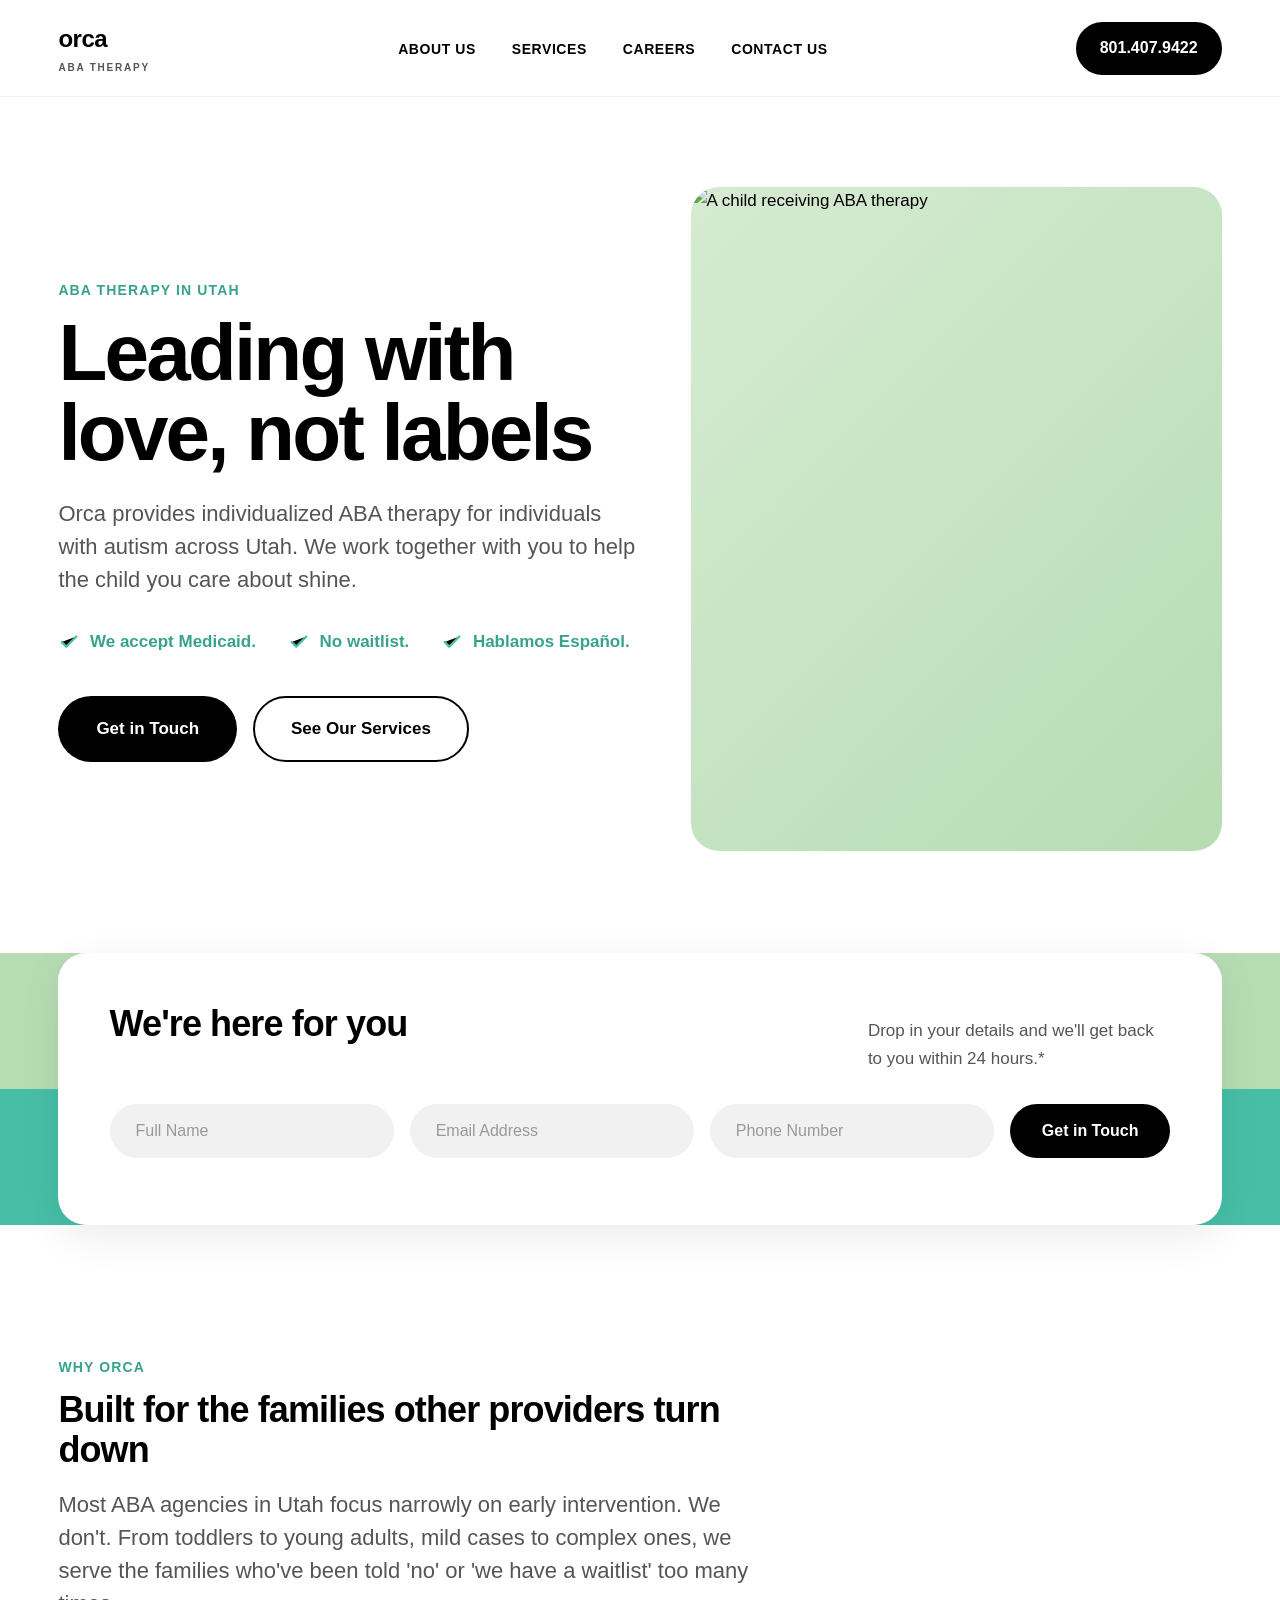
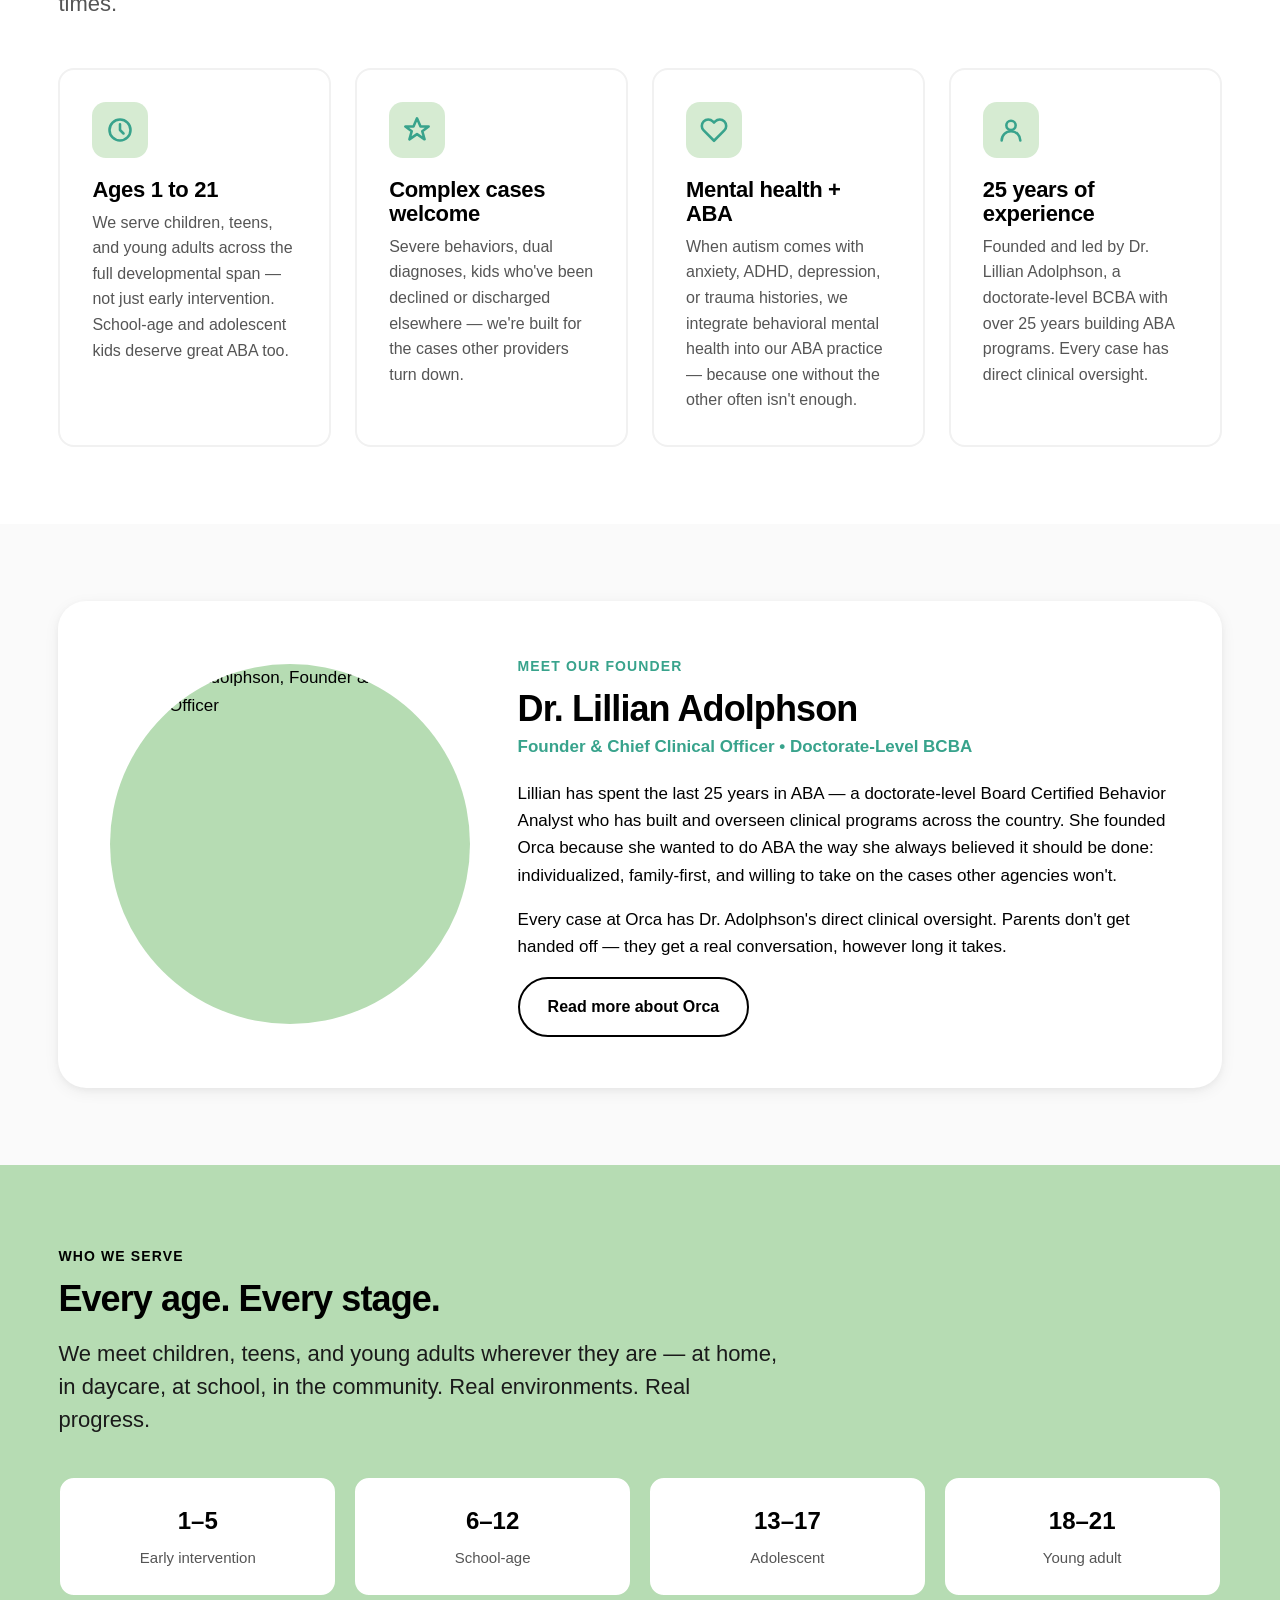
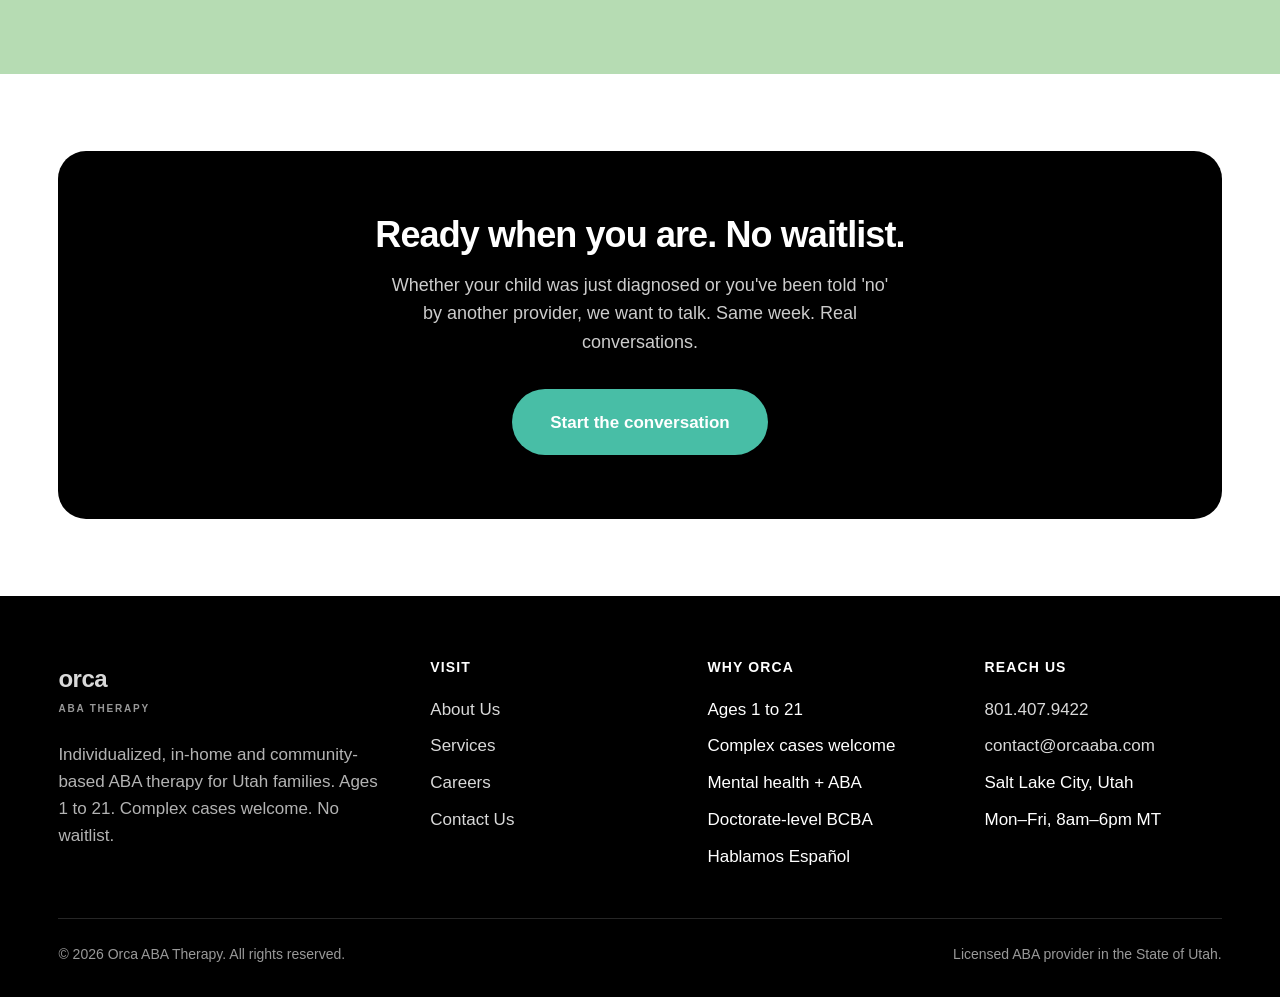
==== orca-aba/index.html @ 36381b61 "create initial landing page structure for Orca ABA Therapy" ====
<!DOCTYPE html>
<html lang="en-US">
<head>
	<meta charset="UTF-8">
	<meta name="viewport" content="width=device-width, initial-scale=1, viewport-fit=cover">
	<meta name="theme-color" content="#48BEA6">
	<link rel="profile" href="https://gmpg.org/xfn/11">
	<link rel="stylesheet" href="style.css">
	<title>Orca ABA Therapy</title>
</head>
<body class="home front-page">

<a class="skip-link screen-reader-text" href="#main-content">Skip to content</a>

<header class="site-header" role="banner">
	<div class="container site-header__inner">

		<a class="site-logo" href="/" aria-label="Orca ABA Therapy — Home">
				<span>
					orca
					<span class="site-logo__sub">ABA Therapy</span>
				</span>
		</a>

		<button class="menu-toggle" aria-controls="primary-menu" aria-expanded="false">
			<span class="screen-reader-text">Menu</span>
			<svg width="28" height="28" viewBox="0 0 24 24" fill="none" stroke="currentColor" stroke-width="2.5" stroke-linecap="round">
				<line x1="3" y1="6" x2="21" y2="6"/>
				<line x1="3" y1="12" x2="21" y2="12"/>
				<line x1="3" y1="18" x2="21" y2="18"/>
			</svg>
		</button>

		<nav class="site-nav" id="primary-menu" aria-label="Primary">
				<ul>
					<li><a href="/about/">About Us</a></li>
					<li><a href="/services/">Services</a></li>
					<li><a href="/careers/">Careers</a></li>
					<li><a href="/contact/">Contact Us</a></li>
				</ul>
		</nav>

		<a class="site-header__phone" href="tel:8014079422" aria-label="Call Orca ABA">
			801.407.9422
		</a>

	</div>
</header>

<main id="main-content" role="main">

<!-- HERO -->
<section class="hero">
	<div class="container hero__grid">
		<div>
			<span class="eyebrow">ABA Therapy in Utah</span>
			<h1 class="hero__title">
				Leading with love, not labels
			</h1>
			<p class="hero__intro">
				Orca provides individualized ABA therapy for individuals with autism across Utah. We work together with you to help the child you care about shine.
			</p>

			<div class="hero__proofs">
				<span class="hero__proof">
					<svg width="20" height="20" viewBox="0 0 24 24" fill="none" stroke="var(--orca-teal)" stroke-width="2.5" stroke-linecap="round" stroke-linejoin="round"><polyline points="20 6 9 17 4 12"></polyline></svg>
					We accept Medicaid.
				</span>
				<span class="hero__proof">
					<svg width="20" height="20" viewBox="0 0 24 24" fill="none" stroke="var(--orca-teal)" stroke-width="2.5" stroke-linecap="round" stroke-linejoin="round"><polyline points="20 6 9 17 4 12"></polyline></svg>
					No waitlist.
				</span>
				<span class="hero__proof">
					<svg width="20" height="20" viewBox="0 0 24 24" fill="none" stroke="var(--orca-teal)" stroke-width="2.5" stroke-linecap="round" stroke-linejoin="round"><polyline points="20 6 9 17 4 12"></polyline></svg>
					Hablamos Español.
				</span>
			</div>

			<div class="hero__cta">
				<a class="btn btn--primary btn--lg" href="#contact">Get in Touch</a>
				<a class="btn btn--ghost btn--lg" href="/services/">See Our Services</a>
			</div>
		</div>

		<div class="hero__media">
				<img src="assets/images/hero-child.jpg" alt="A child receiving ABA therapy">
		</div>
	</div>
</section>

<!-- INTAKE FORM BAND -->
<section class="form-band" id="contact" aria-labelledby="contact-title">
	<div class="container">
		<div class="form-band__card">
			<div class="form-band__head">
				<h2 class="form-band__title" id="contact-title">We're here for you</h2>
				<p class="form-band__note">Drop in your details and we'll get back to you within 24 hours.*</p>
			</div>

			<form class="intake-form" id="orca-intake-form">
				<label class="screen-reader-text" for="orca-name">Full Name</label>
				<input id="orca-name" type="text" name="name" placeholder="Full Name" required>

				<label class="screen-reader-text" for="orca-email">Email Address</label>
				<input id="orca-email" type="email" name="email" placeholder="Email Address" required>

				<label class="screen-reader-text" for="orca-phone">Phone Number</label>
				<input id="orca-phone" type="tel" name="phone" placeholder="Phone Number">

				<button type="submit">Get in Touch</button>

				<div class="intake-form__msg" role="status" aria-live="polite" style="grid-column:1/-1;"></div>
			</form>
		</div>
	</div>
</section>

<!-- DIFFERENTIATORS -->
<section class="section">
	<div class="container">
		<div style="max-width:700px;">
			<span class="eyebrow">Why Orca</span>
			<h2>Built for the families other providers turn down</h2>
			<p class="lead">
				Most ABA agencies in Utah focus narrowly on early intervention. We don't. From toddlers to young adults, mild cases to complex ones, we serve the families who've been told 'no' or 'we have a waitlist' too many times.
			</p>
		</div>

		<div class="differentiators">

			<article class="diff-card">
				<div class="diff-card__icon">
					<svg viewBox="0 0 24 24" fill="none" stroke="currentColor" stroke-width="2.2" stroke-linecap="round" stroke-linejoin="round"><path d="M3 12c0-5 4-9 9-9s9 4 9 9-4 9-9 9-9-4-9-9z"/><path d="M12 7v5l3 3"/></svg>
				</div>
				<h3>Ages 1 to 21</h3>
				<p>We serve children, teens, and young adults across the full developmental span — not just early intervention. School-age and adolescent kids deserve great ABA too.</p>
			</article>

			<article class="diff-card">
				<div class="diff-card__icon">
					<svg viewBox="0 0 24 24" fill="none" stroke="currentColor" stroke-width="2.2" stroke-linecap="round" stroke-linejoin="round"><path d="M12 2l3 7h7l-5.5 4 2 7-6.5-4.5L5.5 20l2-7L2 9h7z"/></svg>
				</div>
				<h3>Complex cases welcome</h3>
				<p>Severe behaviors, dual diagnoses, kids who've been declined or discharged elsewhere — we're built for the cases other providers turn down.</p>
			</article>

			<article class="diff-card">
				<div class="diff-card__icon">
					<svg viewBox="0 0 24 24" fill="none" stroke="currentColor" stroke-width="2.2" stroke-linecap="round" stroke-linejoin="round"><path d="M20.84 4.61a5.5 5.5 0 0 0-7.78 0L12 5.67l-1.06-1.06a5.5 5.5 0 0 0-7.78 7.78L12 21.23l8.84-8.84a5.5 5.5 0 0 0 0-7.78z"/></svg>
				</div>
				<h3>Mental health + ABA</h3>
				<p>When autism comes with anxiety, ADHD, depression, or trauma histories, we integrate behavioral mental health into our ABA practice — because one without the other often isn't enough.</p>
			</article>

			<article class="diff-card">
				<div class="diff-card__icon">
					<svg viewBox="0 0 24 24" fill="none" stroke="currentColor" stroke-width="2.2" stroke-linecap="round" stroke-linejoin="round"><circle cx="12" cy="8" r="4"/><path d="M4 21c0-4.4 3.6-8 8-8s8 3.6 8 8"/></svg>
				</div>
				<h3>25 years of experience</h3>
				<p>Founded and led by Dr. Lillian Adolphson, a doctorate-level BCBA with over 25 years building ABA programs. Every case has direct clinical oversight.</p>
			</article>

		</div>
	</div>
</section>

<!-- FOUNDER SECTION -->
<section class="section section--gray">
	<div class="container">
		<div class="founder">
			<div class="founder__photo">
					<img src="assets/images/dr-adolphson.jpg" alt="Dr. Lillian Adolphson, Founder & Chief Clinical Officer">
			</div>
			<div>
				<span class="eyebrow">Meet our Founder</span>
				<h2 class="founder__name">Dr. Lillian Adolphson</h2>
				<p class="founder__title">Founder & Chief Clinical Officer  •  Doctorate-Level BCBA</p>
				<p>
					Lillian has spent the last 25 years in ABA — a doctorate-level Board Certified Behavior Analyst who has built and overseen clinical programs across the country. She founded Orca because she wanted to do ABA the way she always believed it should be done: individualized, family-first, and willing to take on the cases other agencies won't.
				</p>
				<p>
					Every case at Orca has Dr. Adolphson's direct clinical oversight. Parents don't get handed off — they get a real conversation, however long it takes.
				</p>
				<a class="btn btn--ghost" href="/about/">Read more about Orca</a>
			</div>
		</div>
	</div>
</section>

<!-- AGES STRIP -->
<section class="section section--sage">
	<div class="container">
		<div style="max-width:720px;">
			<span class="eyebrow" style="color:var(--orca-black);">Who we serve</span>
			<h2>Every age. Every stage.</h2>
			<p class="lead" style="color:var(--orca-gray-800);">
				We meet children, teens, and young adults wherever they are — at home, in daycare, at school, in the community. Real environments. Real progress.
			</p>
		</div>

		<div class="ages-strip">
			<div class="age-tile" style="background:#fff;">
				<span class="age-tile__range">1–5</span>
				<span class="age-tile__label">Early intervention</span>
			</div>
			<div class="age-tile" style="background:#fff;">
				<span class="age-tile__range">6–12</span>
				<span class="age-tile__label">School-age</span>
			</div>
			<div class="age-tile" style="background:#fff;">
				<span class="age-tile__range">13–17</span>
				<span class="age-tile__label">Adolescent</span>
			</div>
			<div class="age-tile" style="background:#fff;">
				<span class="age-tile__range">18–21</span>
				<span class="age-tile__label">Young adult</span>
			</div>
		</div>
	</div>
</section>

<!-- CTA BAND -->
<section class="section">
	<div class="container">
		<div class="cta-band">
			<h2>Ready when you are. No waitlist.</h2>
			<p>Whether your child was just diagnosed or you've been told 'no' by another provider, we want to talk. Same week. Real conversations.</p>
			<a class="btn btn--teal btn--lg" href="/contact/">Start the conversation</a>
		</div>
	</div>
</section>

</main>

<footer class="site-footer" role="contentinfo">
	<div class="container">

		<div class="site-footer__grid">

			<div class="site-footer__about">
				<a class="site-logo" href="/" style="margin-bottom:1.5rem; color:#fff;">
					<span style="color:#fff;">
						orca
						<span class="site-logo__sub" style="color:rgba(255,255,255,0.7);">ABA Therapy</span>
					</span>
				</a>
				<p>
					Individualized, in-home and community-based ABA therapy for Utah families. Ages 1 to 21. Complex cases welcome. No waitlist.
				</p>
			</div>

			<div>
				<h4>Visit</h4>
				<ul>
					<li><a href="/about/">About Us</a></li>
					<li><a href="/services/">Services</a></li>
					<li><a href="/careers/">Careers</a></li>
					<li><a href="/contact/">Contact Us</a></li>
				</ul>
			</div>

			<div>
				<h4>Why Orca</h4>
				<ul>
					<li>Ages 1 to 21</li>
					<li>Complex cases welcome</li>
					<li>Mental health + ABA</li>
					<li>Doctorate-level BCBA</li>
					<li>Hablamos Español</li>
				</ul>
			</div>

			<div>
				<h4>Reach Us</h4>
				<ul>
					<li><a href="tel:8014079422">801.407.9422</a></li>
					<li><a href="mailto:contact@orcaaba.com">contact@orcaaba.com</a></li>
					<li>Salt Lake City, Utah</li>
					<li>Mon–Fri, 8am–6pm MT</li>
				</ul>
			</div>

		</div>

		<div class="site-footer__bottom">
			<span>&copy; 2026 Orca ABA Therapy. All rights reserved.</span>
			<span>Licensed ABA provider in the State of Utah.</span>
		</div>

	</div>
</footer>

</body>
</html>
---- orca-aba/style.css ----
/*
Theme Name: Orca ABA
Theme URI: https://orcaaba.com/
Author: Orca ABA Therapy
Author URI: https://orcaaba.com/
Description: Custom WordPress theme for Orca ABA Therapy. Built to brand guidelines — black, teal (#48BEA6), and sage (#B6DCB3) palette. Includes Home, About, Services, Careers, and Contact templates with real Orca-branded copy.
Version: 1.0.0
Requires at least: 6.0
Tested up to: 6.5
Requires PHP: 7.4
License: Proprietary
License URI: https://orcaaba.com/
Text Domain: orca-aba
Tags: healthcare, custom-background, custom-logo, custom-menu, featured-images, threaded-comments, translation-ready
*/

/* ==========================================================================
   ORCA ABA — DESIGN TOKENS (locked to brand guidelines)
   ========================================================================== */
:root {
  /* Brand palette — sourced from orcaaba.com */
  --orca-black:       #000000;
  --orca-teal:        #48BEA6;
  --orca-teal-dark:   #38A38C;
  --orca-sage:        #B6DCB3;
  --orca-sage-light:  #D6EBD2;
  --orca-white:       #FFFFFF;

  /* Functional neutrals */
  --orca-gray-50:     #FAFAFA;
  --orca-gray-100:    #F1F1F1;
  --orca-gray-200:    #E5E5E5;
  --orca-gray-400:    #999999;
  --orca-gray-600:    #555555;
  --orca-gray-800:    #1A1A1A;

  /* Type scale */
  --font-sans: 'Inter', -apple-system, BlinkMacSystemFont, 'Segoe UI', Roboto, Oxygen, Ubuntu, sans-serif;

  --fs-display: clamp(2.5rem, 5vw + 1rem, 5rem);
  --fs-h1: clamp(2rem, 3vw + 1rem, 3.25rem);
  --fs-h2: clamp(1.6rem, 2vw + 0.8rem, 2.25rem);
  --fs-h3: clamp(1.25rem, 1vw + 0.7rem, 1.5rem);
  --fs-body: 1.0625rem;
  --fs-small: 0.9375rem;

  /* Spacing & layout */
  --container: 1240px;
  --gutter: clamp(1.25rem, 3vw, 2.5rem);
  --section-y: clamp(3rem, 6vw, 6rem);
  --radius-sm: 8px;
  --radius-md: 16px;
  --radius-lg: 28px;
  --radius-pill: 999px;

  /* Effects */
  --shadow-sm: 0 1px 2px rgba(0,0,0,0.04), 0 1px 3px rgba(0,0,0,0.06);
  --shadow-md: 0 4px 16px rgba(0,0,0,0.06), 0 2px 6px rgba(0,0,0,0.04);
  --shadow-lg: 0 12px 40px rgba(0,0,0,0.08);
  --transition: 200ms cubic-bezier(0.4, 0, 0.2, 1);
}

/* ==========================================================================
   RESET & BASE
   ========================================================================== */
*, *::before, *::after { box-sizing: border-box; }

html {
  scroll-behavior: smooth;
  -webkit-text-size-adjust: 100%;
}

body {
  margin: 0;
  font-family: var(--font-sans);
  font-size: var(--fs-body);
  line-height: 1.6;
  color: var(--orca-black);
  background: var(--orca-white);
  -webkit-font-smoothing: antialiased;
  -moz-osx-font-smoothing: grayscale;
}

img, svg, video {
  max-width: 100%;
  height: auto;
  display: block;
}

a {
  color: var(--orca-black);
  text-decoration: none;
  transition: color var(--transition);
}
a:hover, a:focus { color: var(--orca-teal-dark); }

h1, h2, h3, h4 {
  font-weight: 800;
  line-height: 1.1;
  letter-spacing: -0.02em;
  margin: 0 0 0.5em;
  color: var(--orca-black);
}

h1 { font-size: var(--fs-h1); }
h2 { font-size: var(--fs-h2); letter-spacing: -0.025em; }
h3 { font-size: var(--fs-h3); letter-spacing: -0.015em; }

p { margin: 0 0 1em; }
p:last-child { margin-bottom: 0; }

/* ==========================================================================
   LAYOUT PRIMITIVES
   ========================================================================== */
.container {
  width: 100%;
  max-width: var(--container);
  margin: 0 auto;
  padding-inline: var(--gutter);
}

.section {
  padding-block: var(--section-y);
}

.section--sage {
  background: var(--orca-sage);
}

.section--teal {
  background: var(--orca-teal);
  color: var(--orca-white);
}
.section--teal h1, .section--teal h2, .section--teal h3 { color: var(--orca-white); }

.section--gray {
  background: var(--orca-gray-50);
}

.eyebrow {
  display: inline-block;
  font-size: 0.875rem;
  font-weight: 700;
  letter-spacing: 0.08em;
  text-transform: uppercase;
  color: var(--orca-teal-dark);
  margin-bottom: 0.75rem;
}

.lead {
  font-size: clamp(1.125rem, 1vw + 0.7rem, 1.375rem);
  line-height: 1.5;
  color: var(--orca-gray-600);
  max-width: 60ch;
}

/* ==========================================================================
   BUTTONS
   ========================================================================== */
.btn {
  display: inline-flex;
  align-items: center;
  justify-content: center;
  gap: 0.5rem;
  padding: 0.95rem 1.75rem;
  font-family: inherit;
  font-size: 1rem;
  font-weight: 600;
  border: 2px solid transparent;
  border-radius: var(--radius-pill);
  cursor: pointer;
  text-decoration: none;
  transition: all var(--transition);
  white-space: nowrap;
}

.btn--primary {
  background: var(--orca-black);
  color: var(--orca-white);
}
.btn--primary:hover, .btn--primary:focus {
  background: var(--orca-teal-dark);
  color: var(--orca-white);
  transform: translateY(-1px);
  box-shadow: var(--shadow-md);
}

.btn--teal {
  background: var(--orca-teal);
  color: var(--orca-white);
}
.btn--teal:hover, .btn--teal:focus {
  background: var(--orca-teal-dark);
  color: var(--orca-white);
}

.btn--ghost {
  background: transparent;
  color: var(--orca-black);
  border-color: var(--orca-black);
}
.btn--ghost:hover, .btn--ghost:focus {
  background: var(--orca-black);
  color: var(--orca-white);
}

.btn--lg { padding: 1.1rem 2.25rem; font-size: 1.0625rem; }

/* ==========================================================================
   SITE HEADER
   ========================================================================== */
.site-header {
  position: sticky;
  top: 0;
  z-index: 100;
  background: rgba(255, 255, 255, 0.95);
  backdrop-filter: saturate(180%) blur(12px);
  -webkit-backdrop-filter: saturate(180%) blur(12px);
  border-bottom: 1px solid var(--orca-gray-100);
}

.site-header__inner {
  display: flex;
  align-items: center;
  justify-content: space-between;
  gap: 2rem;
  padding-block: 1.25rem;
}

.site-logo {
  display: flex;
  align-items: center;
  gap: 0.75rem;
  font-weight: 800;
  font-size: 1.5rem;
  letter-spacing: -0.02em;
}

.site-logo svg { width: 44px; height: 44px; flex-shrink: 0; }

.site-logo__sub {
  display: block;
  font-size: 0.625rem;
  letter-spacing: 0.18em;
  font-weight: 600;
  color: var(--orca-gray-600);
  text-transform: uppercase;
  margin-top: 2px;
}

.site-nav {
  display: flex;
  align-items: center;
  gap: 2.5rem;
}

.site-nav ul {
  display: flex;
  gap: 2.25rem;
  list-style: none;
  margin: 0;
  padding: 0;
}

.site-nav a {
  font-weight: 600;
  font-size: 1rem;
  letter-spacing: -0.005em;
  text-transform: uppercase;
  letter-spacing: 0.04em;
  font-size: 0.875rem;
}

.site-nav a:hover { color: var(--orca-teal-dark); }
.site-nav .current-menu-item > a { color: var(--orca-teal-dark); }

.site-header__phone {
  background: var(--orca-black);
  color: var(--orca-white);
  padding: 0.85rem 1.5rem;
  border-radius: var(--radius-pill);
  font-weight: 700;
  font-size: 1rem;
}
.site-header__phone:hover { background: var(--orca-teal-dark); color: var(--orca-white); }

.menu-toggle {
  display: none;
  background: transparent;
  border: 0;
  padding: 0.5rem;
  cursor: pointer;
}

@media (max-width: 880px) {
  .site-nav, .site-header__phone { display: none; }
  .menu-toggle { display: flex; }

  .site-nav.is-open {
    display: flex;
    position: absolute;
    top: 100%;
    left: 0;
    right: 0;
    flex-direction: column;
    align-items: stretch;
    padding: 1.5rem var(--gutter);
    background: var(--orca-white);
    border-bottom: 1px solid var(--orca-gray-100);
    box-shadow: var(--shadow-lg);
  }
  .site-nav.is-open ul {
    flex-direction: column;
    gap: 0.5rem;
    width: 100%;
  }
  .site-nav.is-open a {
    display: block;
    padding: 0.75rem 0;
    border-bottom: 1px solid var(--orca-gray-100);
  }
}

/* ==========================================================================
   HERO
   ========================================================================== */
.hero {
  position: relative;
  padding-block: clamp(3rem, 7vw, 6rem) clamp(2rem, 4vw, 4rem);
  overflow: hidden;
}

.hero__grid {
  display: grid;
  grid-template-columns: 1.1fr 1fr;
  gap: 3rem;
  align-items: center;
}

.hero__title {
  font-size: var(--fs-display);
  font-weight: 800;
  line-height: 1.0;
  letter-spacing: -0.035em;
  margin: 0 0 1.5rem;
}

.hero__intro {
  font-size: clamp(1.125rem, 1vw + 0.8rem, 1.375rem);
  color: var(--orca-gray-600);
  margin-bottom: 2rem;
  max-width: 50ch;
  line-height: 1.5;
}

.hero__proofs {
  display: flex;
  flex-wrap: wrap;
  gap: 1.5rem 2rem;
  margin-bottom: 2.5rem;
}

.hero__proof {
  display: inline-flex;
  align-items: center;
  gap: 0.6rem;
  font-weight: 700;
  color: var(--orca-teal-dark);
  font-size: 1.0625rem;
}

.hero__proof svg {
  width: 22px;
  height: 22px;
  fill: var(--orca-black);
  flex-shrink: 0;
}

.hero__cta {
  display: flex;
  flex-wrap: wrap;
  gap: 1rem;
}

.hero__media {
  position: relative;
  aspect-ratio: 4 / 5;
  border-radius: var(--radius-lg);
  overflow: hidden;
  background: linear-gradient(135deg, var(--orca-sage-light) 0%, var(--orca-sage) 100%);
}

.hero__media img {
  width: 100%;
  height: 100%;
  object-fit: cover;
}

.hero__media-placeholder {
  position: absolute;
  inset: 0;
  display: flex;
  align-items: center;
  justify-content: center;
  color: var(--orca-teal-dark);
  font-weight: 600;
  text-align: center;
  padding: 2rem;
}

@media (max-width: 880px) {
  .hero__grid { grid-template-columns: 1fr; }
  .hero__media { max-height: 500px; }
}

/* ==========================================================================
   FORM BAND (homepage contact)
   ========================================================================== */
.form-band {
  position: relative;
  padding-block: 0;
  background: linear-gradient(to bottom,
    var(--orca-sage) 0%,
    var(--orca-sage) 50%,
    var(--orca-teal) 50%,
    var(--orca-teal) 100%);
}

.form-band__card {
  background: var(--orca-white);
  border-radius: var(--radius-lg);
  padding: clamp(2rem, 4vw, 3.5rem);
  box-shadow: var(--shadow-lg);
  margin-block: clamp(2rem, 4vw, 4rem);
}

.form-band__head {
  display: flex;
  flex-wrap: wrap;
  align-items: baseline;
  justify-content: space-between;
  gap: 1.5rem;
  margin-bottom: 2rem;
}

.form-band__title {
  font-size: var(--fs-h2);
  margin: 0;
}

.form-band__note {
  color: var(--orca-gray-600);
  max-width: 32ch;
}

.intake-form {
  display: grid;
  grid-template-columns: repeat(3, 1fr) auto;
  gap: 1rem;
  align-items: stretch;
}

.intake-form input {
  background: var(--orca-gray-100);
  border: 2px solid transparent;
  border-radius: var(--radius-pill);
  padding: 1rem 1.5rem;
  font-family: inherit;
  font-size: 1rem;
  color: var(--orca-black);
  transition: border-color var(--transition), background var(--transition);
}

.intake-form input::placeholder { color: var(--orca-gray-400); }

.intake-form input:focus {
  outline: 0;
  border-color: var(--orca-teal);
  background: var(--orca-white);
}

.intake-form button {
  background: var(--orca-black);
  color: var(--orca-white);
  border: 0;
  border-radius: var(--radius-pill);
  padding: 1rem 2rem;
  font-family: inherit;
  font-size: 1rem;
  font-weight: 700;
  cursor: pointer;
  transition: background var(--transition);
}
.intake-form button:hover { background: var(--orca-teal-dark); }

@media (max-width: 880px) {
  .intake-form { grid-template-columns: 1fr; }
}

/* ==========================================================================
   DIFFERENTIATORS
   ========================================================================== */
.differentiators {
  display: grid;
  grid-template-columns: repeat(auto-fit, minmax(260px, 1fr));
  gap: 1.5rem;
  margin-top: 3rem;
}

.diff-card {
  background: var(--orca-white);
  border: 2px solid var(--orca-gray-100);
  border-radius: var(--radius-md);
  padding: 2rem;
  transition: transform var(--transition), border-color var(--transition), box-shadow var(--transition);
}

.diff-card:hover {
  transform: translateY(-4px);
  border-color: var(--orca-teal);
  box-shadow: var(--shadow-md);
}

.diff-card__icon {
  width: 56px;
  height: 56px;
  border-radius: 14px;
  background: var(--orca-sage-light);
  display: grid;
  place-items: center;
  margin-bottom: 1.25rem;
  color: var(--orca-teal-dark);
}

.diff-card__icon svg { width: 28px; height: 28px; }

.diff-card h3 {
  font-size: 1.375rem;
  margin-bottom: 0.5rem;
}

.diff-card p {
  color: var(--orca-gray-600);
  font-size: 1rem;
}

/* ==========================================================================
   SPLIT — image + text
   ========================================================================== */
.split {
  display: grid;
  grid-template-columns: 1fr 1fr;
  gap: clamp(2rem, 5vw, 4rem);
  align-items: center;
}

.split--reverse > :first-child { order: 2; }

.split__media {
  aspect-ratio: 1 / 1;
  background: var(--orca-sage);
  border-radius: var(--radius-lg);
  overflow: hidden;
  position: relative;
}

.split__media img {
  width: 100%;
  height: 100%;
  object-fit: cover;
}

@media (max-width: 880px) {
  .split { grid-template-columns: 1fr; }
  .split--reverse > :first-child { order: 0; }
}

/* ==========================================================================
   FOUNDER CARD
   ========================================================================== */
.founder {
  display: grid;
  grid-template-columns: minmax(280px, 360px) 1fr;
  gap: 3rem;
  align-items: center;
  background: var(--orca-white);
  border-radius: var(--radius-lg);
  padding: clamp(2rem, 4vw, 3.5rem);
  box-shadow: var(--shadow-md);
}

.founder__photo {
  aspect-ratio: 1 / 1;
  border-radius: 50%;
  background: var(--orca-sage);
  overflow: hidden;
  position: relative;
}

.founder__photo img { width: 100%; height: 100%; object-fit: cover; }

.founder__name {
  font-size: var(--fs-h2);
  margin-bottom: 0.25rem;
}

.founder__title {
  color: var(--orca-teal-dark);
  font-weight: 700;
  margin-bottom: 1.25rem;
}

@media (max-width: 880px) {
  .founder { grid-template-columns: 1fr; text-align: center; }
  .founder__photo { max-width: 240px; margin-inline: auto; }
}

/* ==========================================================================
   SERVICES GRID
   ========================================================================== */
.services-grid {
  display: grid;
  grid-template-columns: repeat(auto-fit, minmax(280px, 1fr));
  gap: 1.5rem;
}

.service-card {
  background: var(--orca-white);
  border-radius: var(--radius-md);
  padding: 2rem;
  border: 2px solid var(--orca-gray-100);
  transition: all var(--transition);
}

.service-card:hover {
  border-color: var(--orca-teal);
  transform: translateY(-2px);
}

.service-card h3 { margin-bottom: 0.75rem; }

.service-card__list {
  list-style: none;
  padding: 0;
  margin: 1rem 0 0;
}

.service-card__list li {
  position: relative;
  padding-left: 1.5rem;
  margin-bottom: 0.5rem;
  color: var(--orca-gray-600);
}

.service-card__list li::before {
  content: '';
  position: absolute;
  left: 0;
  top: 0.55em;
  width: 8px;
  height: 8px;
  border-radius: 50%;
  background: var(--orca-teal);
}

/* ==========================================================================
   AGES STRIP
   ========================================================================== */
.ages-strip {
  display: grid;
  grid-template-columns: repeat(4, 1fr);
  gap: 1rem;
  margin-top: 2.5rem;
}

.age-tile {
  background: var(--orca-white);
  border-radius: var(--radius-md);
  padding: 1.5rem;
  text-align: center;
  border: 2px solid var(--orca-sage);
}

.age-tile__range {
  display: block;
  font-size: 1.5rem;
  font-weight: 800;
  color: var(--orca-black);
  margin-bottom: 0.25rem;
}

.age-tile__label {
  font-size: 0.9375rem;
  color: var(--orca-gray-600);
}

@media (max-width: 640px) {
  .ages-strip { grid-template-columns: repeat(2, 1fr); }
}

/* ==========================================================================
   CTA BAND
   ========================================================================== */
.cta-band {
  background: var(--orca-black);
  color: var(--orca-white);
  border-radius: var(--radius-lg);
  padding: clamp(2.5rem, 5vw, 4rem);
  text-align: center;
}

.cta-band h2 {
  color: var(--orca-white);
  margin-bottom: 1rem;
}

.cta-band p {
  color: rgba(255,255,255,0.8);
  max-width: 50ch;
  margin: 0 auto 2rem;
  font-size: 1.125rem;
}

/* ==========================================================================
   PAGE HEADER (interior pages)
   ========================================================================== */
.page-header {
  padding-block: clamp(3rem, 6vw, 5rem) clamp(2rem, 4vw, 3rem);
  background: linear-gradient(180deg, var(--orca-white) 0%, var(--orca-gray-50) 100%);
  text-align: center;
}

.page-header__title {
  font-size: var(--fs-display);
  margin-bottom: 1rem;
  letter-spacing: -0.035em;
}

.page-header__intro {
  font-size: clamp(1.125rem, 1vw + 0.8rem, 1.375rem);
  color: var(--orca-gray-600);
  max-width: 60ch;
  margin: 0 auto;
  line-height: 1.5;
}

/* ==========================================================================
   CONTACT PAGE
   ========================================================================== */
.contact-grid {
  display: grid;
  grid-template-columns: 1fr 1.2fr;
  gap: 3rem;
}

.contact-info h3 { margin-bottom: 0.5rem; }
.contact-info dl { margin: 0; }
.contact-info dt {
  font-weight: 700;
  margin-top: 1.25rem;
  color: var(--orca-gray-600);
  font-size: 0.875rem;
  text-transform: uppercase;
  letter-spacing: 0.05em;
}
.contact-info dd { margin: 0.25rem 0 0; font-size: 1.125rem; }

.contact-form {
  display: grid;
  gap: 1.25rem;
  background: var(--orca-gray-50);
  padding: 2rem;
  border-radius: var(--radius-lg);
}
.contact-form label {
  display: block;
  font-weight: 600;
  font-size: 0.875rem;
  margin-bottom: 0.4rem;
  color: var(--orca-gray-600);
  text-transform: uppercase;
  letter-spacing: 0.04em;
}
.contact-form input,
.contact-form select,
.contact-form textarea {
  width: 100%;
  padding: 0.85rem 1.25rem;
  background: var(--orca-white);
  border: 2px solid var(--orca-gray-200);
  border-radius: var(--radius-sm);
  font-family: inherit;
  font-size: 1rem;
}
.contact-form input:focus,
.contact-form select:focus,
.contact-form textarea:focus {
  outline: 0;
  border-color: var(--orca-teal);
}
.contact-form textarea { min-height: 140px; resize: vertical; }

@media (max-width: 880px) {
  .contact-grid { grid-template-columns: 1fr; }
}

/* ==========================================================================
   CAREERS — JOB LISTINGS
   ========================================================================== */
.job-list {
  display: grid;
  gap: 1rem;
}

.job-card {
  background: var(--orca-white);
  border: 2px solid var(--orca-gray-100);
  border-radius: var(--radius-md);
  padding: 2rem;
  display: grid;
  grid-template-columns: 1fr auto;
  gap: 1.5rem;
  align-items: center;
  transition: border-color var(--transition);
}
.job-card:hover { border-color: var(--orca-teal); }

.job-card h3 { margin-bottom: 0.25rem; }

.job-card__meta {
  display: flex;
  flex-wrap: wrap;
  gap: 0.5rem 1.25rem;
  color: var(--orca-gray-600);
  font-size: 0.9375rem;
}

@media (max-width: 640px) {
  .job-card { grid-template-columns: 1fr; }
}

/* ==========================================================================
   FOOTER
   ========================================================================== */
.site-footer {
  background: var(--orca-black);
  color: var(--orca-white);
  padding-block: clamp(3rem, 5vw, 4.5rem) 2rem;
}

.site-footer a { color: var(--orca-white); opacity: 0.85; }
.site-footer a:hover { color: var(--orca-teal); opacity: 1; }

.site-footer__grid {
  display: grid;
  grid-template-columns: 1.4fr 1fr 1fr 1fr;
  gap: 2.5rem;
  margin-bottom: 3rem;
}

.site-footer__about { max-width: 36ch; }
.site-footer__about p { color: rgba(255,255,255,0.7); }

.site-footer h4 {
  color: var(--orca-white);
  font-size: 0.875rem;
  text-transform: uppercase;
  letter-spacing: 0.08em;
  margin-bottom: 1.25rem;
}

.site-footer ul {
  list-style: none;
  padding: 0;
  margin: 0;
  display: grid;
  gap: 0.6rem;
}

.site-footer__bottom {
  border-top: 1px solid rgba(255,255,255,0.15);
  padding-top: 1.5rem;
  display: flex;
  justify-content: space-between;
  flex-wrap: wrap;
  gap: 1rem;
  font-size: 0.875rem;
  color: rgba(255,255,255,0.6);
}

@media (max-width: 880px) {
  .site-footer__grid { grid-template-columns: 1fr 1fr; }
}
@media (max-width: 480px) {
  .site-footer__grid { grid-template-columns: 1fr; }
}

/* ==========================================================================
   ACCESSIBILITY
   ========================================================================== */
.screen-reader-text {
  position: absolute !important;
  clip: rect(1px,1px,1px,1px);
  width: 1px; height: 1px;
  overflow: hidden;
}

.skip-link {
  position: absolute;
  left: -9999px;
  background: var(--orca-black);
  color: var(--orca-white);
  padding: 0.75rem 1.25rem;
  z-index: 200;
}
.skip-link:focus { left: 1rem; top: 1rem; }

*:focus-visible {
  outline: 3px solid var(--orca-teal);
  outline-offset: 2px;
  border-radius: var(--radius-sm);
}

@media (prefers-reduced-motion: reduce) {
  *, *::before, *::after {
    animation-duration: 0.01ms !important;
    transition-duration: 0.01ms !important;
  }
  html { scroll-behavior: auto; }
}
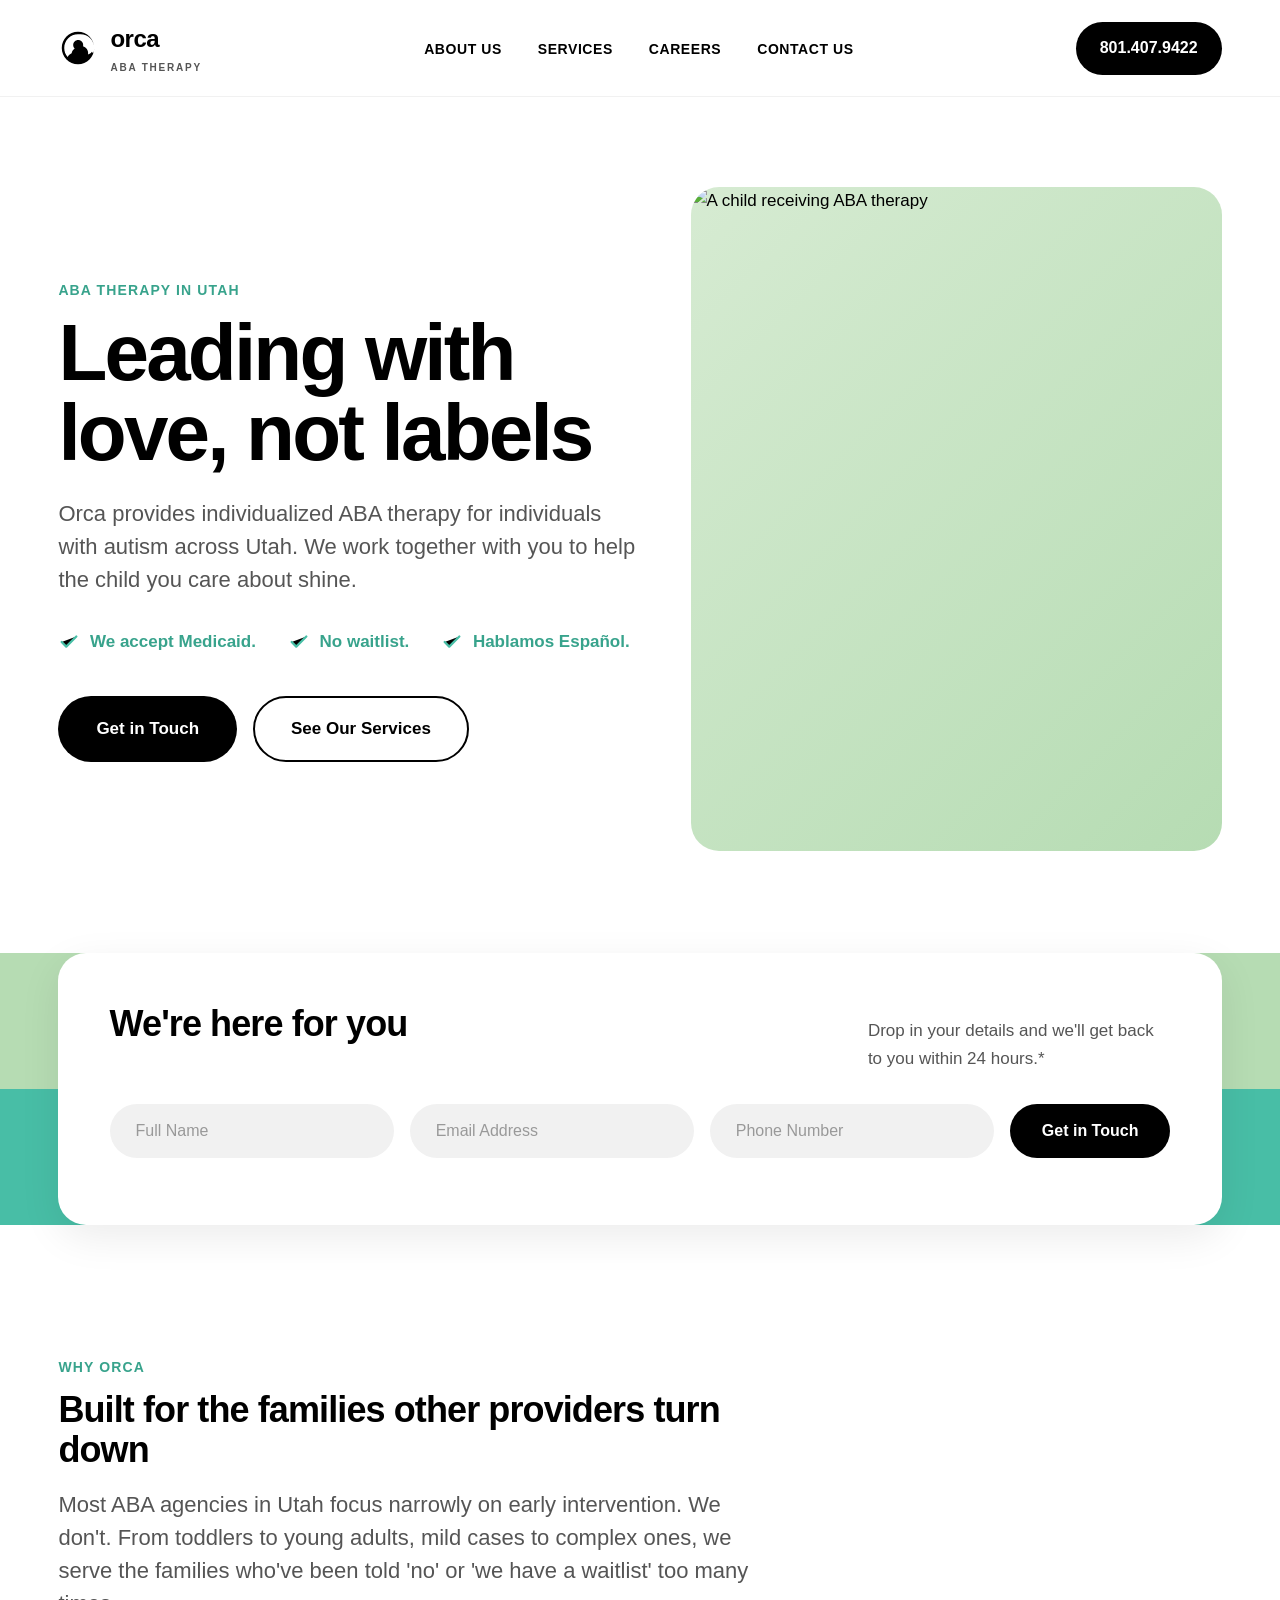
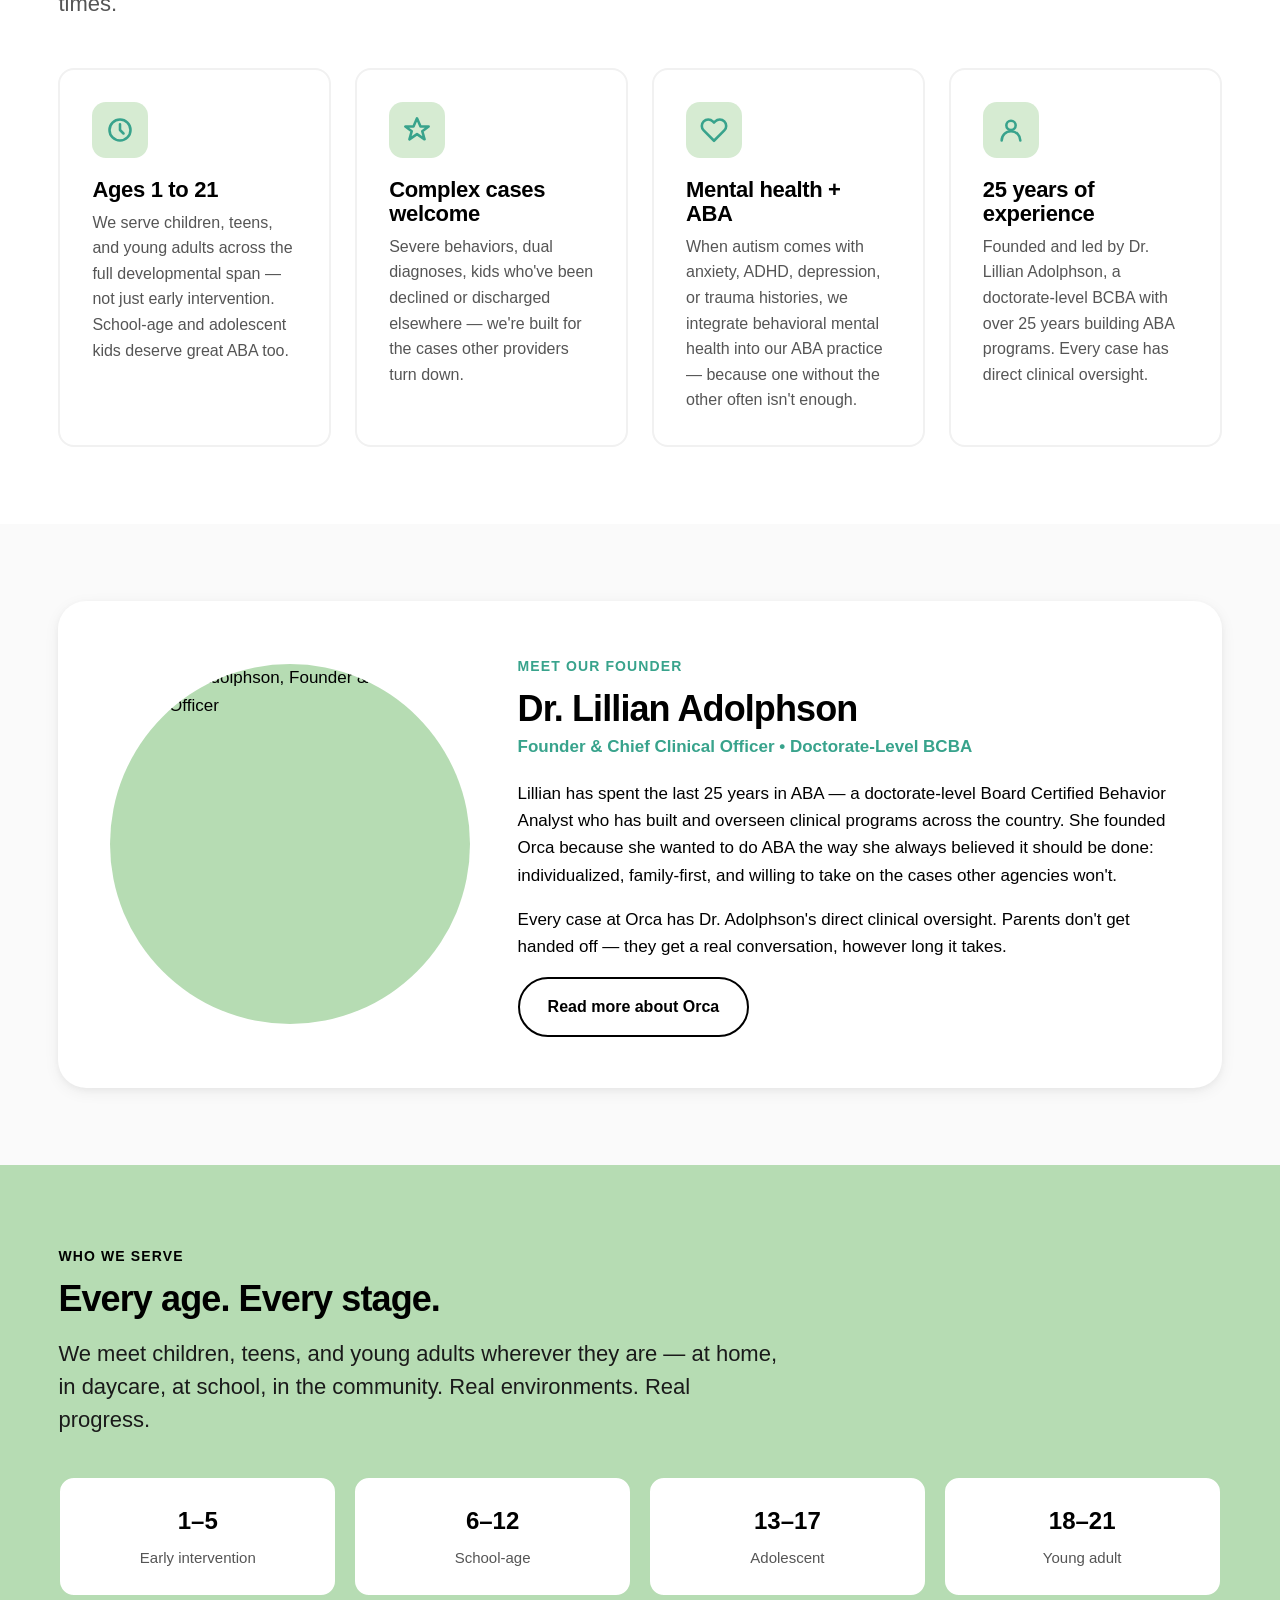
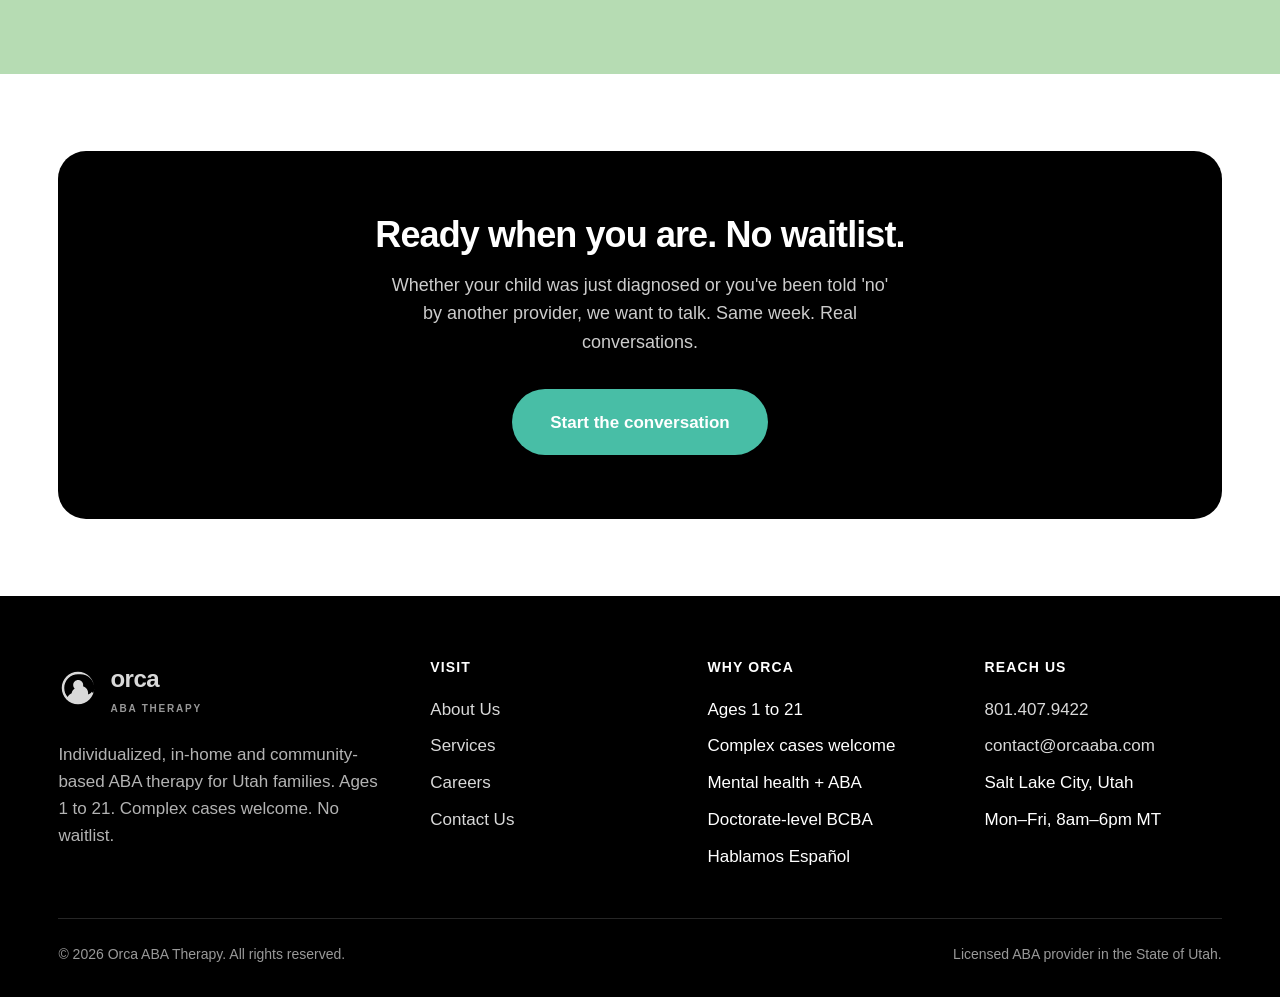
==== commit 3b6d3d01: "feat: implement landing page for Orca ABA Therapy website" ====
--- a/orca-aba/index.html
+++ b/orca-aba/index.html
@@ -5,7 +5,7 @@
 	<meta name="viewport" content="width=device-width, initial-scale=1, viewport-fit=cover">
 	<meta name="theme-color" content="#48BEA6">
 	<link rel="profile" href="https://gmpg.org/xfn/11">
-	<link rel="stylesheet" href="style.css">
+	<link rel="stylesheet" href="./style.css">
 	<title>Orca ABA Therapy</title>
 </head>
 <body class="home front-page">
@@ -15,7 +15,11 @@
 <header class="site-header" role="banner">
 	<div class="container site-header__inner">
 
-		<a class="site-logo" href="/" aria-label="Orca ABA Therapy — Home">
+		<a class="site-logo" href="./" aria-label="Orca ABA Therapy — Home">
+			<svg viewBox="0 0 64 64" xmlns="http://www.w3.org/2000/svg" aria-hidden="true" focusable="false" style="width: 40px; height: 40px;">
+				<path fill="#000000" d="M32 6c14.4 0 26 11.6 26 26S46.4 58 32 58 6 46.4 6 32 17.6 6 32 6zm0 4C19.85 10 10 19.85 10 32c0 5.5 2 10.5 5.4 14.4 1.5-2.6 3.7-4.7 6.4-6 .6-3.3 2.4-6 4.9-7.7-1.5-1.5-2.4-3.5-2.4-5.7 0-4.4 3.6-8 8-8s8 3.6 8 8c0 .8-.1 1.5-.3 2.2 4.7 1.4 8.2 5.7 8.2 10.8 0 .9-.1 1.7-.3 2.5 2.5-.8 4.7-2.4 6.3-4.5C56 42.5 58 37.5 58 32c0-12.15-9.85-22-22-22z"/>
+				<circle fill="#000000" cx="34" cy="26" r="2.5"/>
+			</svg>
 				<span>
 					orca
 					<span class="site-logo__sub">ABA Therapy</span>
@@ -33,10 +37,10 @@
 
 		<nav class="site-nav" id="primary-menu" aria-label="Primary">
 				<ul>
-					<li><a href="/about/">About Us</a></li>
-					<li><a href="/services/">Services</a></li>
-					<li><a href="/careers/">Careers</a></li>
-					<li><a href="/contact/">Contact Us</a></li>
+					<li><a href="./about/">About Us</a></li>
+					<li><a href="./services/">Services</a></li>
+					<li><a href="./careers/">Careers</a></li>
+					<li><a href="./contact/">Contact Us</a></li>
 				</ul>
 		</nav>
 
@@ -78,12 +82,12 @@
 
 			<div class="hero__cta">
 				<a class="btn btn--primary btn--lg" href="#contact">Get in Touch</a>
-				<a class="btn btn--ghost btn--lg" href="/services/">See Our Services</a>
+				<a class="btn btn--ghost btn--lg" href="./services/">See Our Services</a>
 			</div>
 		</div>
 
 		<div class="hero__media">
-				<img src="assets/images/hero-child.jpg" alt="A child receiving ABA therapy">
+				<img src="./assets/images/hero-child.jpg" alt="A child receiving ABA therapy">
 		</div>
 	</div>
 </section>
@@ -169,7 +173,7 @@
 	<div class="container">
 		<div class="founder">
 			<div class="founder__photo">
-					<img src="assets/images/dr-adolphson.jpg" alt="Dr. Lillian Adolphson, Founder & Chief Clinical Officer">
+					<img src="./assets/images/dr-adolphson.jpg" alt="Dr. Lillian Adolphson, Founder & Chief Clinical Officer">
 			</div>
 			<div>
 				<span class="eyebrow">Meet our Founder</span>
@@ -181,7 +185,7 @@
 				<p>
 					Every case at Orca has Dr. Adolphson's direct clinical oversight. Parents don't get handed off — they get a real conversation, however long it takes.
 				</p>
-				<a class="btn btn--ghost" href="/about/">Read more about Orca</a>
+				<a class="btn btn--ghost" href="./about/">Read more about Orca</a>
 			</div>
 		</div>
 	</div>
@@ -225,7 +229,7 @@
 		<div class="cta-band">
 			<h2>Ready when you are. No waitlist.</h2>
 			<p>Whether your child was just diagnosed or you've been told 'no' by another provider, we want to talk. Same week. Real conversations.</p>
-			<a class="btn btn--teal btn--lg" href="/contact/">Start the conversation</a>
+			<a class="btn btn--teal btn--lg" href="./contact/">Start the conversation</a>
 		</div>
 	</div>
 </section>
@@ -238,7 +242,11 @@
 		<div class="site-footer__grid">
 
 			<div class="site-footer__about">
-				<a class="site-logo" href="/" style="margin-bottom:1.5rem; color:#fff;">
+				<a class="site-logo" href="./" style="margin-bottom:1.5rem; color:#fff;">
+					<svg viewBox="0 0 64 64" xmlns="http://www.w3.org/2000/svg" aria-hidden="true" focusable="false" style="width: 40px; height: 40px;">
+						<path fill="#FFFFFF" d="M32 6c14.4 0 26 11.6 26 26S46.4 58 32 58 6 46.4 6 32 17.6 6 32 6zm0 4C19.85 10 10 19.85 10 32c0 5.5 2 10.5 5.4 14.4 1.5-2.6 3.7-4.7 6.4-6 .6-3.3 2.4-6 4.9-7.7-1.5-1.5-2.4-3.5-2.4-5.7 0-4.4 3.6-8 8-8s8 3.6 8 8c0 .8-.1 1.5-.3 2.2 4.7 1.4 8.2 5.7 8.2 10.8 0 .9-.1 1.7-.3 2.5 2.5-.8 4.7-2.4 6.3-4.5C56 42.5 58 37.5 58 32c0-12.15-9.85-22-22-22z"/>
+						<circle fill="#FFFFFF" cx="34" cy="26" r="2.5"/>
+					</svg>
 					<span style="color:#fff;">
 						orca
 						<span class="site-logo__sub" style="color:rgba(255,255,255,0.7);">ABA Therapy</span>
@@ -252,10 +260,10 @@
 			<div>
 				<h4>Visit</h4>
 				<ul>
-					<li><a href="/about/">About Us</a></li>
-					<li><a href="/services/">Services</a></li>
-					<li><a href="/careers/">Careers</a></li>
-					<li><a href="/contact/">Contact Us</a></li>
+					<li><a href="./about/">About Us</a></li>
+					<li><a href="./services/">Services</a></li>
+					<li><a href="./careers/">Careers</a></li>
+					<li><a href="./contact/">Contact Us</a></li>
 				</ul>
 			</div>
 
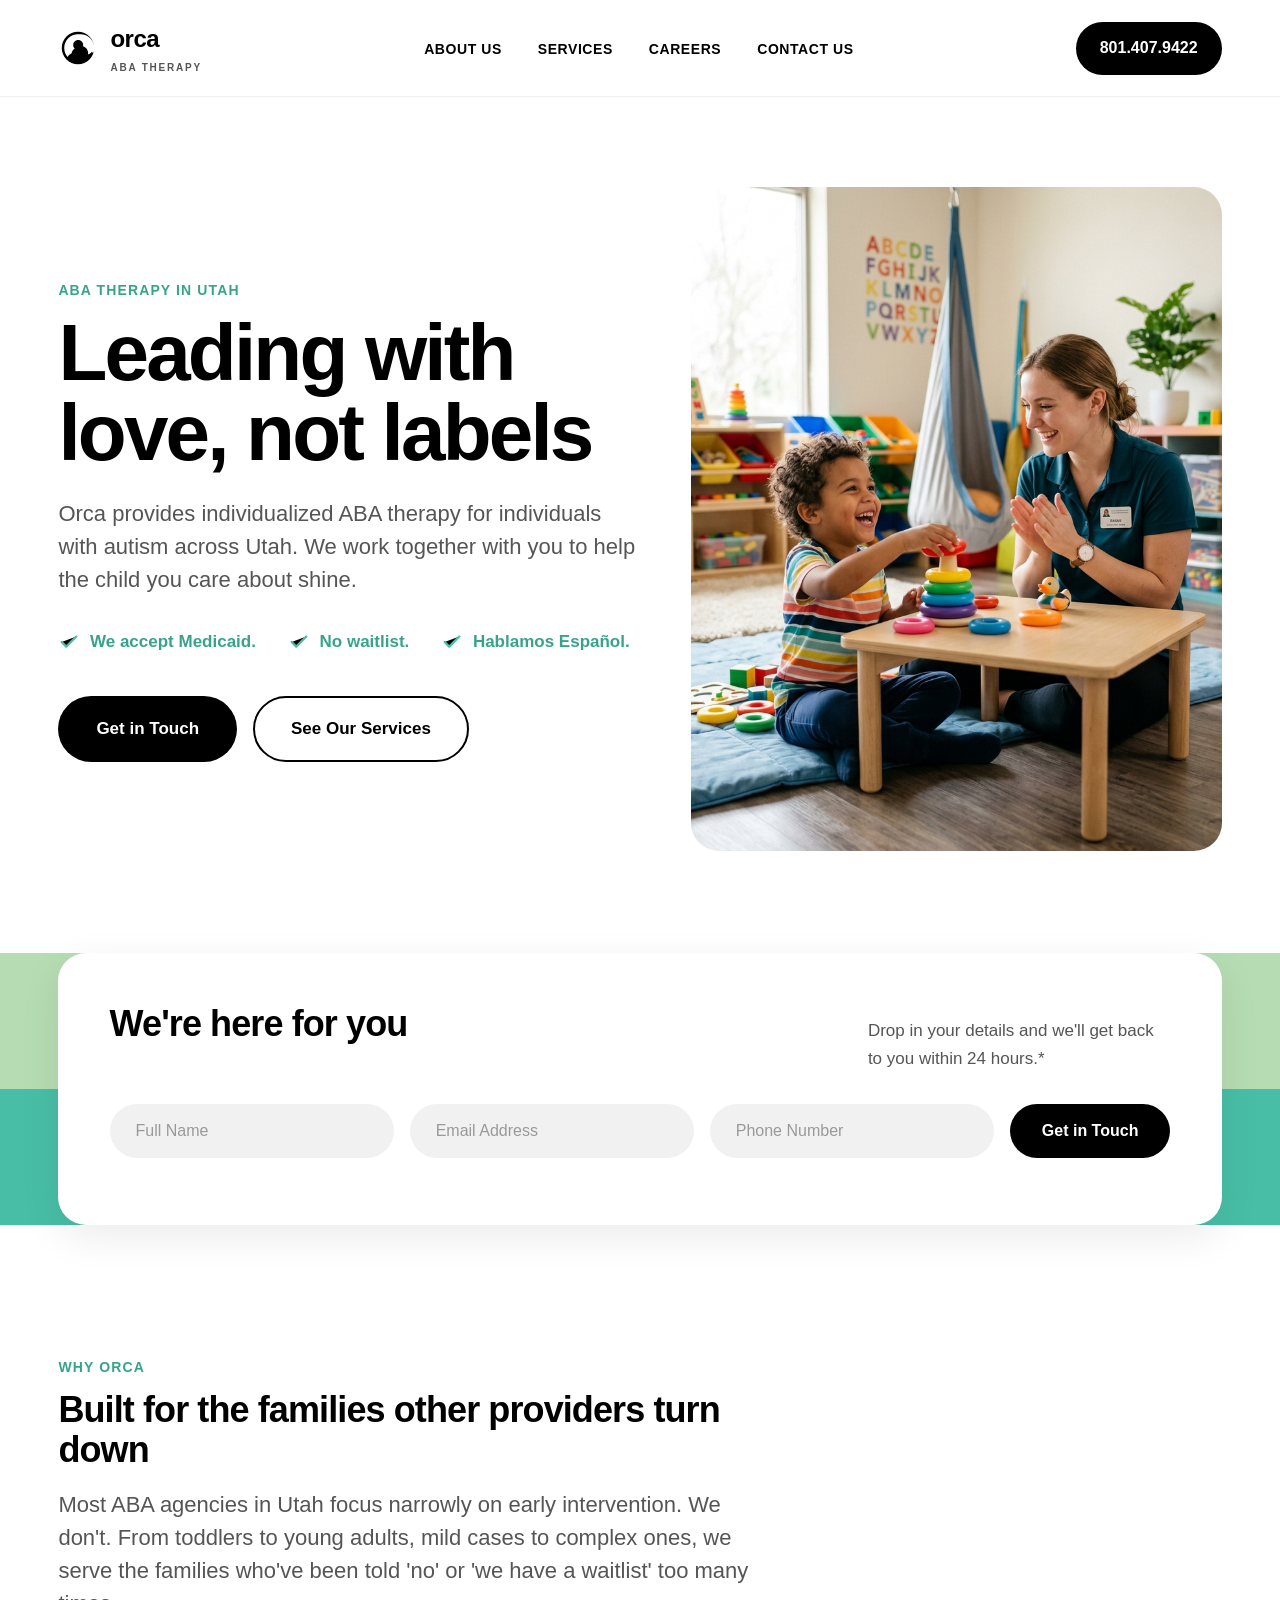
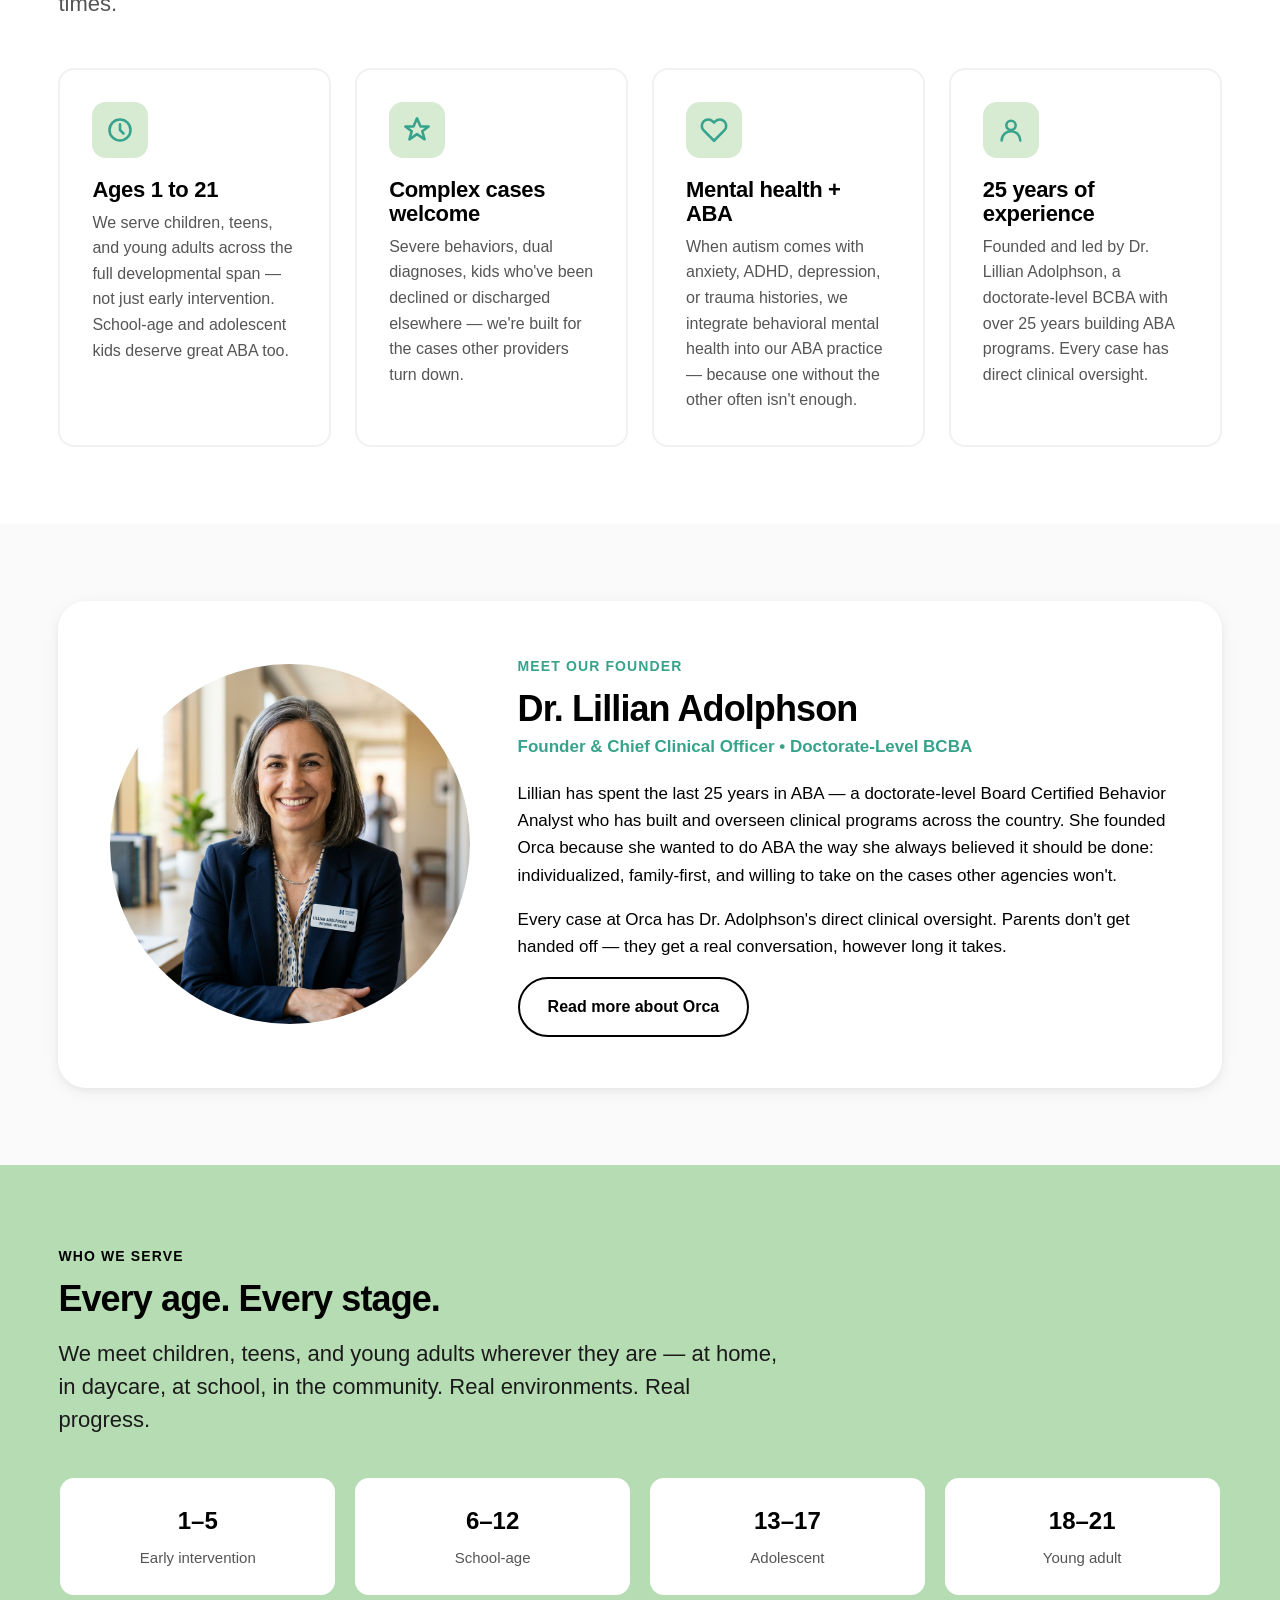
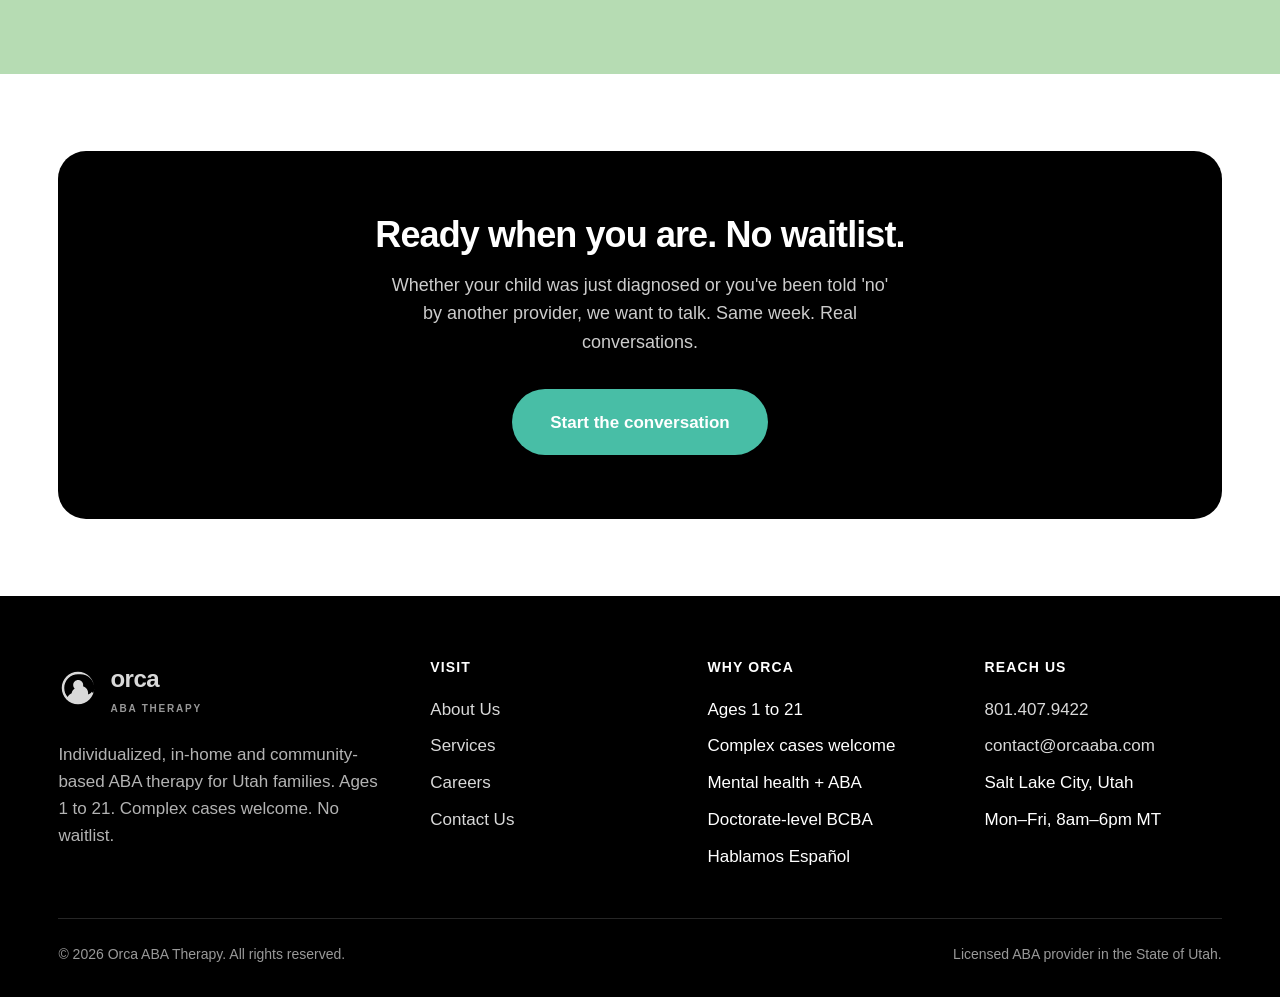
==== commit f1daf98e: "feat: implement home page structure with hero, features, founder, and intake sections" ====
--- a/orca-aba/index.html
+++ b/orca-aba/index.html
@@ -87,7 +87,7 @@
 		</div>
 
 		<div class="hero__media">
-				<img src="./assets/images/hero-child.jpg" alt="A child receiving ABA therapy">
+				<img src="./assets/images/hero-child.png" alt="A child receiving ABA therapy">
 		</div>
 	</div>
 </section>
@@ -173,7 +173,7 @@
 	<div class="container">
 		<div class="founder">
 			<div class="founder__photo">
-					<img src="./assets/images/dr-adolphson.jpg" alt="Dr. Lillian Adolphson, Founder & Chief Clinical Officer">
+					<img src="./assets/images/dr-adolphson.png" alt="Dr. Lillian Adolphson, Founder & Chief Clinical Officer">
 			</div>
 			<div>
 				<span class="eyebrow">Meet our Founder</span>
